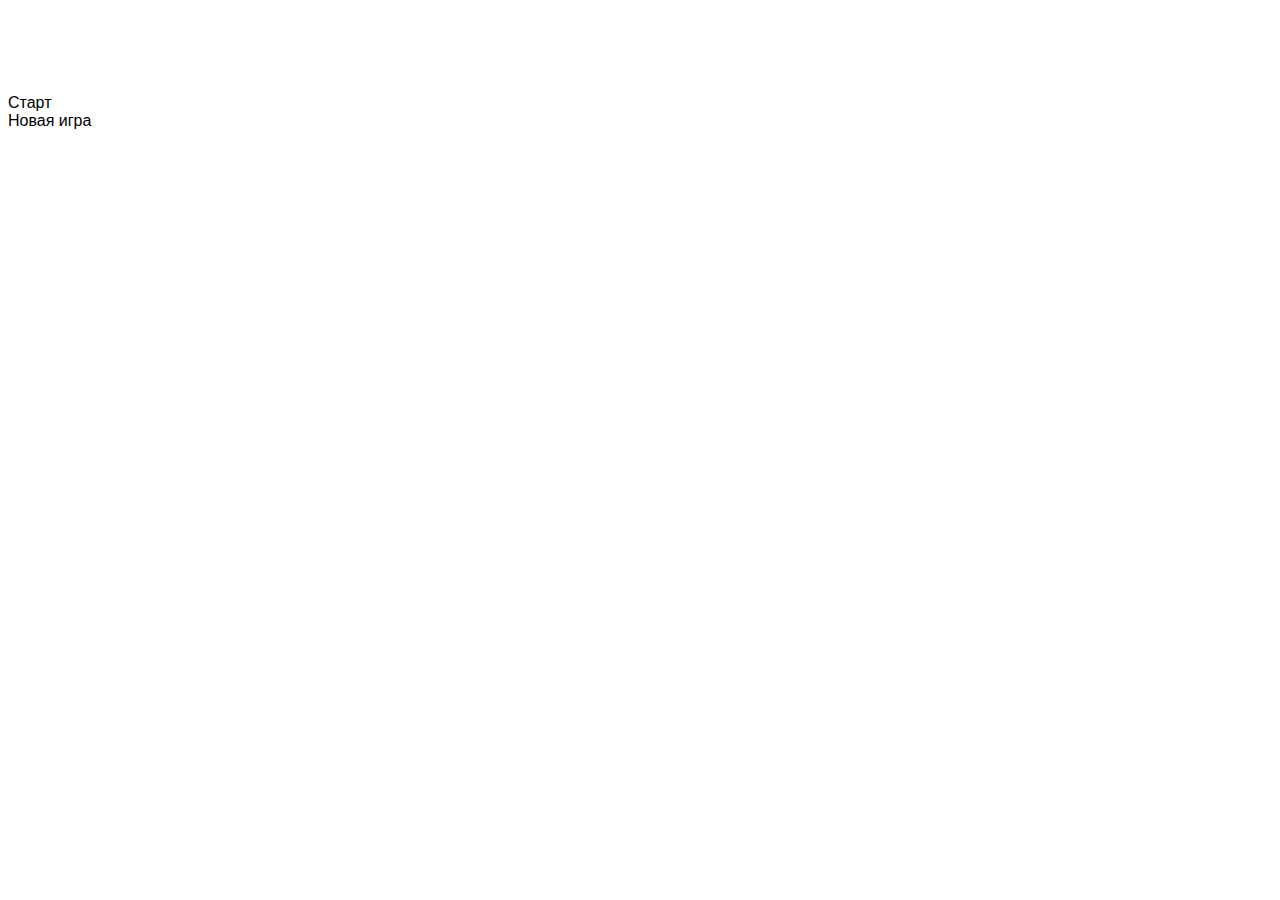
==== src/index.html @ 023ba57e "c" ====
<!doctype html>
<html lang="ru">
<head>
    <meta charset="UTF-8">
    <meta name="viewport"
          content="width=device-width, user-scalable=no, initial-scale=1.0, maximum-scale=1.0, minimum-scale=1.0">
    <meta http-equiv="X-UA-Compatible" content="ie=edge">
    <title>Document</title>
    <link rel="stylesheet" href="./assets/styles/style.css">
</head>
<body>
    <main>
        <div id="game-wrap">
          <table id="game"></table>
        </div>
        <div id="menu">
          <div id="playButton" class="menuButton">Старт</div>
          <div id="newGameButton" class="menuButton">Новая игра</div>
        </div>
    </main>

    <script src="./index.js"></script>
</body>
</html>
---- src/assets/styles/style.css ----
@import "./global.css";
@import "./fonts.css";
@import "./utils.css";

.test {
    color: yellow !important;
}

.test {
    color: red !important;
}
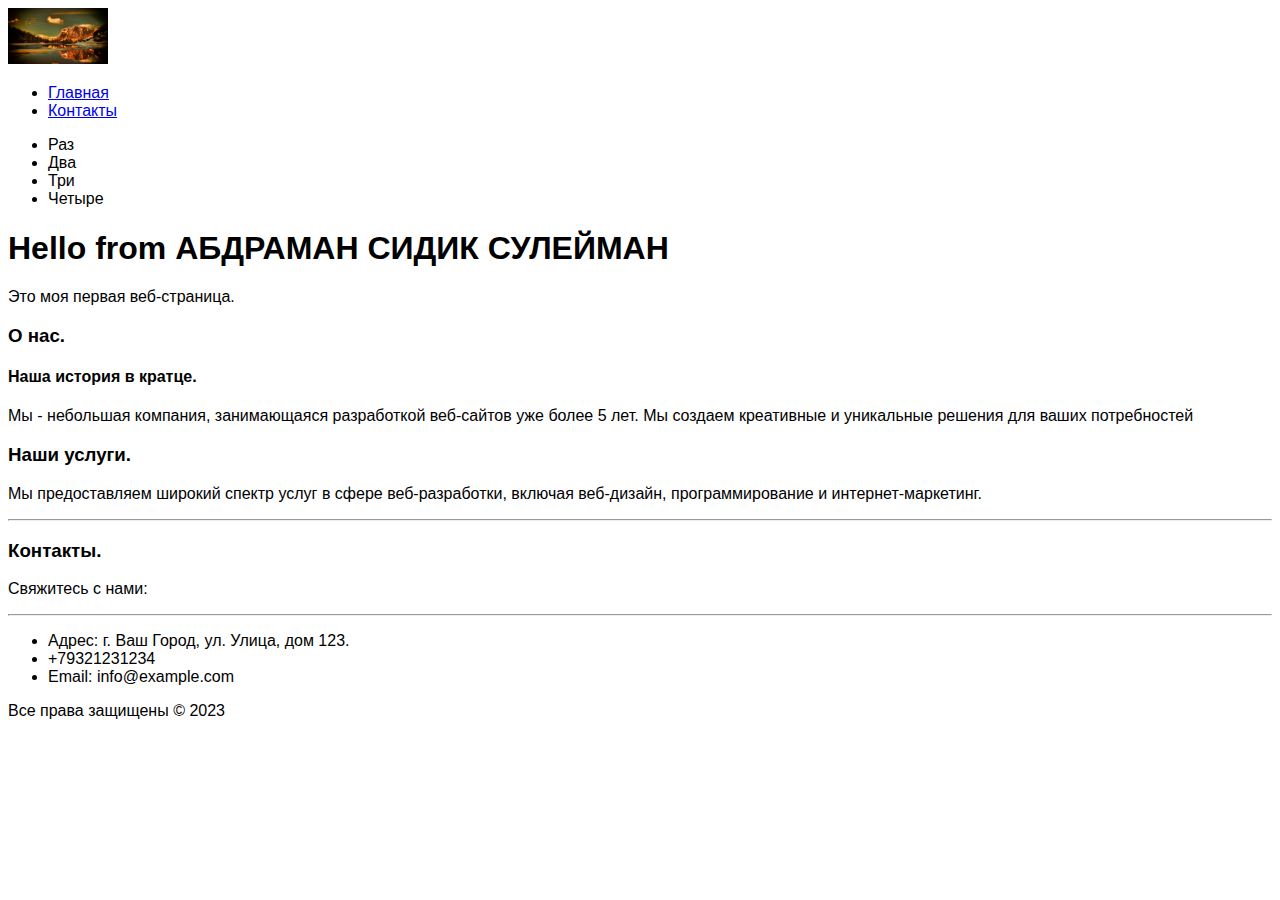
==== commit db694c27: "c" ====
--- a/src/index.html
+++ b/src/index.html
@@ -5,20 +5,46 @@
     <meta name="viewport"
           content="width=device-width, user-scalable=no, initial-scale=1.0, maximum-scale=1.0, minimum-scale=1.0">
     <meta http-equiv="X-UA-Compatible" content="ie=edge">
-    <title>Document</title>
+    <title>Main Page</title>
     <link rel="stylesheet" href="./assets/styles/style.css">
 </head>
 <body>
+    <header>
+        <img src="./assets/img/fond.jpg" width="100" alt="logo">
+        <ul>
+            <li><a href="/src/index.html">Главная</a></li>
+            <li><a href="/src/Contact.html"> Контакты</a></li>
+        </ul>
+        <div class="tab-wrapper">
+          <ul>
+               <li>Раз</li>
+               <li>Два</li>
+               <li>Три</li>
+               <li>Четыре</li>
+           </ul>
+       </div>
+    </header>
     <main>
-        <div id="game-wrap">
-          <table id="game"></table>
-        </div>
-        <div id="menu">
-          <div id="playButton" class="menuButton">Старт</div>
-          <div id="newGameButton" class="menuButton">Новая игра</div>
-        </div>
+        <h1 class="h1-class">Hello from АБДРАМАН СИДИК СУЛЕЙМАН</h1>
+        <p class="paragraph-class">Это моя первая веб-страница.</p>
+        <h3 class="h3-class">О нас.</h3>
+        <h4 class="h4-class">Наша история в кратце.</h4>
+        <p class="paragraph-class">Мы - небольшая компания, занимающаяся разработкой веб-сайтов уже более 5 лет. Мы создаем креативные и уникальные решения для ваших потребностей</p>
+        <h3 class="h3-class">Наши услуги.</h3>
+        <p class="paragraph-class">Мы предоставляем широкий спектр услуг в сфере веб-разработки, включая веб-дизайн, программирование и интернет-маркетинг.</p>
+        <hr>
     </main>
-
-    <script src="./index.js"></script>
+    <footer>
+        <h3 class="h3-class">Контакты.</h3>
+        <p class="paragraph-class">Свяжитесь с нами: </p>
+        <hr>
+        <ul>
+            <li>Адрес: г. Ваш Город, ул. Улица, дом 123.</li>
+            <li>+79321231234</li>
+            <li>Email: info@example.com</li>
+        </ul>
+        <p class="paragraph-class">Все права защищены &copy; 2023</p>
+    </footer>
+<script src="index.js"></script>
 </body>
 </html>
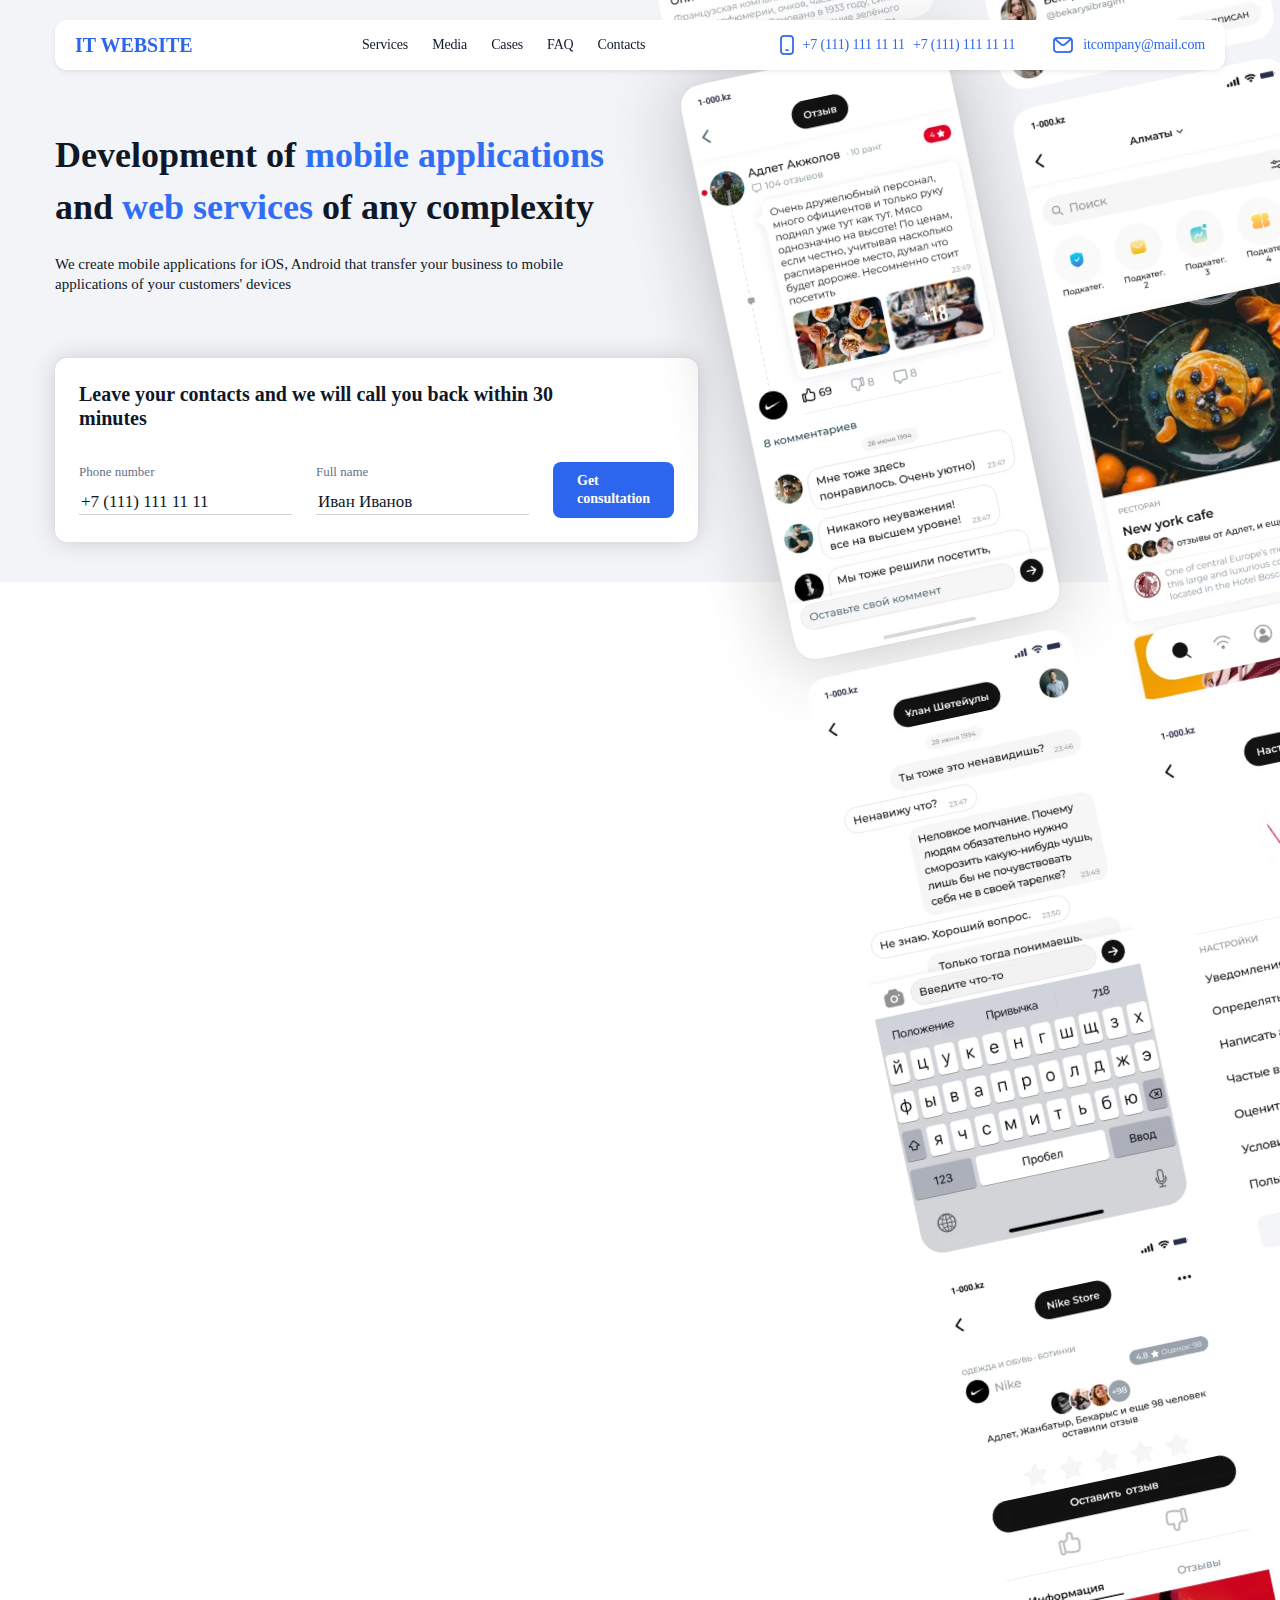
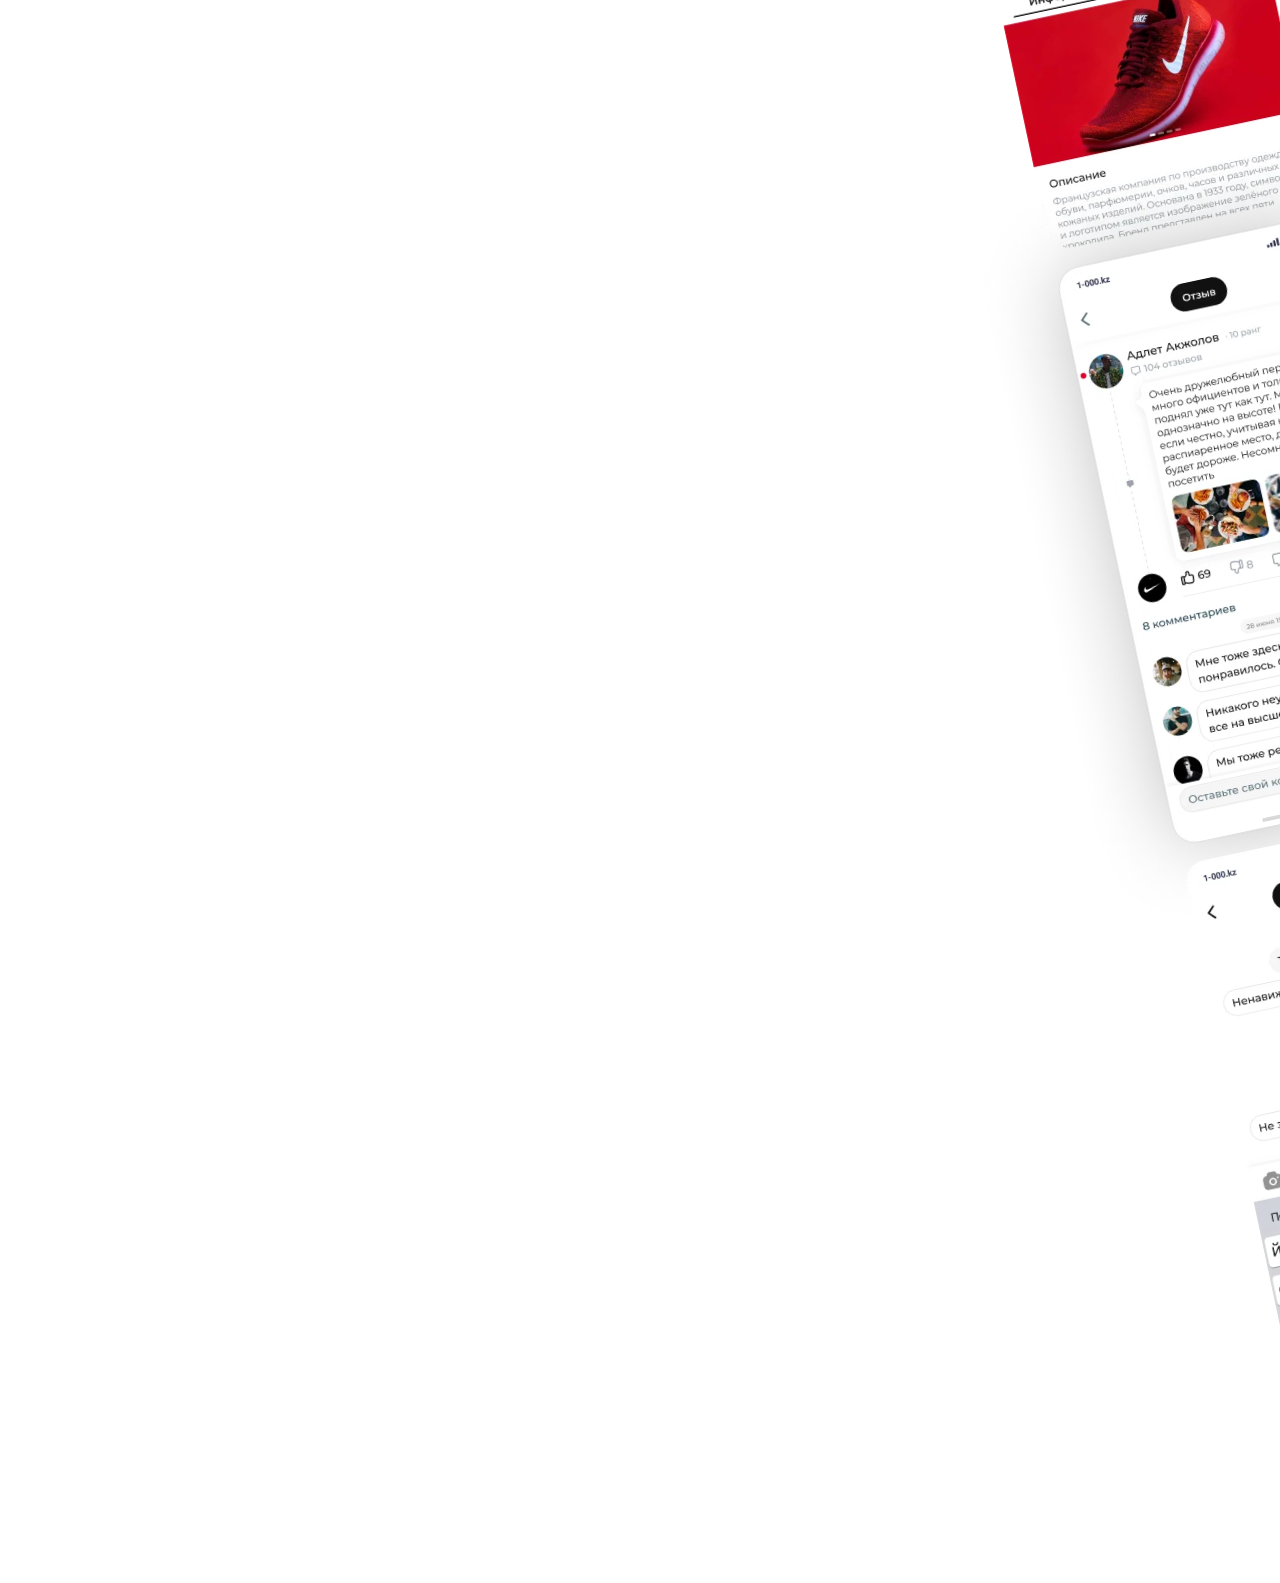
==== commit a9f93499: "ok" ====
--- a/src/index.html
+++ b/src/index.html
@@ -5,46 +5,78 @@
     <meta name="viewport"
           content="width=device-width, user-scalable=no, initial-scale=1.0, maximum-scale=1.0, minimum-scale=1.0">
     <meta http-equiv="X-UA-Compatible" content="ie=edge">
-    <title>Main Page</title>
-    <link rel="stylesheet" href="./assets/styles/style.css">
+    <title>Document</title>
+    <link rel="stylesheet" href="/src/assets/styles/style.css">
 </head>
 <body>
-    <header>
-        <img src="./assets/img/fond.jpg" width="100" alt="logo">
-        <ul>
-            <li><a href="/src/index.html">Главная</a></li>
-            <li><a href="/src/Contact.html"> Контакты</a></li>
-        </ul>
-        <div class="tab-wrapper">
-          <ul>
-               <li>Раз</li>
-               <li>Два</li>
-               <li>Три</li>
-               <li>Четыре</li>
-           </ul>
-       </div>
+    <header class="header">
+        <div class="container">
+            <div class="logo">
+                <h1>IT WEBSITE</h1>
+            </div>
+            <nav class="nav">
+                <ul>
+                    <li><a href="#">Services</a></li>
+                    <li><a href="#">Media</a></li>
+                    <li><a href="#">Cases</a></li>
+                    <li><a href="#">FAQ</a></li>
+                    <li><a href="#">Contacts</a></li>
+                </ul>
+            </nav>
+            <div class="contacts">
+                <div class="phone-number">
+                    <img src="/src/assets/img/smartphone_outline_24.png" alt="">
+                    <span>+7 (111) 111 11 11</span>
+                    <span>+7 (111) 111 11 11</span>
+                </div>
+                <div class="email">
+                    <img src="/src/assets/img/mail_outline_24.png" alt="">
+                    <span>itcompany@mail.com</span>
+                </div>
+            </div>
+        </div>
     </header>
-    <main>
-        <h1 class="h1-class">Hello from АБДРАМАН СИДИК СУЛЕЙМАН</h1>
-        <p class="paragraph-class">Это моя первая веб-страница.</p>
-        <h3 class="h3-class">О нас.</h3>
-        <h4 class="h4-class">Наша история в кратце.</h4>
-        <p class="paragraph-class">Мы - небольшая компания, занимающаяся разработкой веб-сайтов уже более 5 лет. Мы создаем креативные и уникальные решения для ваших потребностей</p>
-        <h3 class="h3-class">Наши услуги.</h3>
-        <p class="paragraph-class">Мы предоставляем широкий спектр услуг в сфере веб-разработки, включая веб-дизайн, программирование и интернет-маркетинг.</p>
-        <hr>
+    
+    <main class="main">
+        
+        <section class="about-us common-section">
+            <div class="container">
+                <div class="left-block">
+                    <div class="title">
+                        <h2>Development of <span>mobile applications</span> and <span>web services</span> of any complexity</h2>
+                        <p>We create mobile applications for iOS, Android that transfer your business to mobile applications of your customers' devices</p>
+                    </div>
+                    <div class="contact-form">
+                        <h3>Leave your contacts and we will call you back within 30 minutes</h3>
+                        <form action="#" class="form">
+                            <div class="form-label">
+                                <label for="phone">Phone number</label>
+                                <input type="phone" id="phone" value="+7 (111) 111 11 11">
+                            </div>
+                            <div class="form-label">
+                                <label for="name">Full name</label>
+                                <input type="text" id="name" value="Иван Иванов">
+                            </div>
+                            <button type="submit" class="btn">Get<br> consultation</button>
+                        </form>
+                    </div>
+                </div>
+                <div class="right-block">
+                  <div class="bg-images">
+                      <div class="left-col">
+                          <img class="left-img" src="/src/assets/img/column-left.webp" alt="">
+                          <img class="left-img" src="/src/assets/img/column-left.webp" alt="">
+                      </div>
+                      <div class="right-col">
+                          <img class="right-img" src="/src/assets/img/column-right.webp" alt="">
+                          <img class="right-img" src="/src/assets/img/column-right.webp" alt="">
+                      </div>
+                  </div>
+              </div>
+            </div>
+        </section>
     </main>
-    <footer>
-        <h3 class="h3-class">Контакты.</h3>
-        <p class="paragraph-class">Свяжитесь с нами: </p>
-        <hr>
-        <ul>
-            <li>Адрес: г. Ваш Город, ул. Улица, дом 123.</li>
-            <li>+79321231234</li>
-            <li>Email: info@example.com</li>
-        </ul>
-        <p class="paragraph-class">Все права защищены &copy; 2023</p>
-    </footer>
+
 <script src="index.js"></script>
 </body>
 </html>
--- a/src/assets/styles/style.css
+++ b/src/assets/styles/style.css
@@ -1,13 +1,5 @@
 @import "./global.css";
 @import "./fonts.css";
 @import "./utils.css";
-
-.test {
-    color: yellow !important;
-}
-
-.test {
-    color: red !important;
-}
-
-
+@import "./header.css";
+@import "./abaout-us.css";
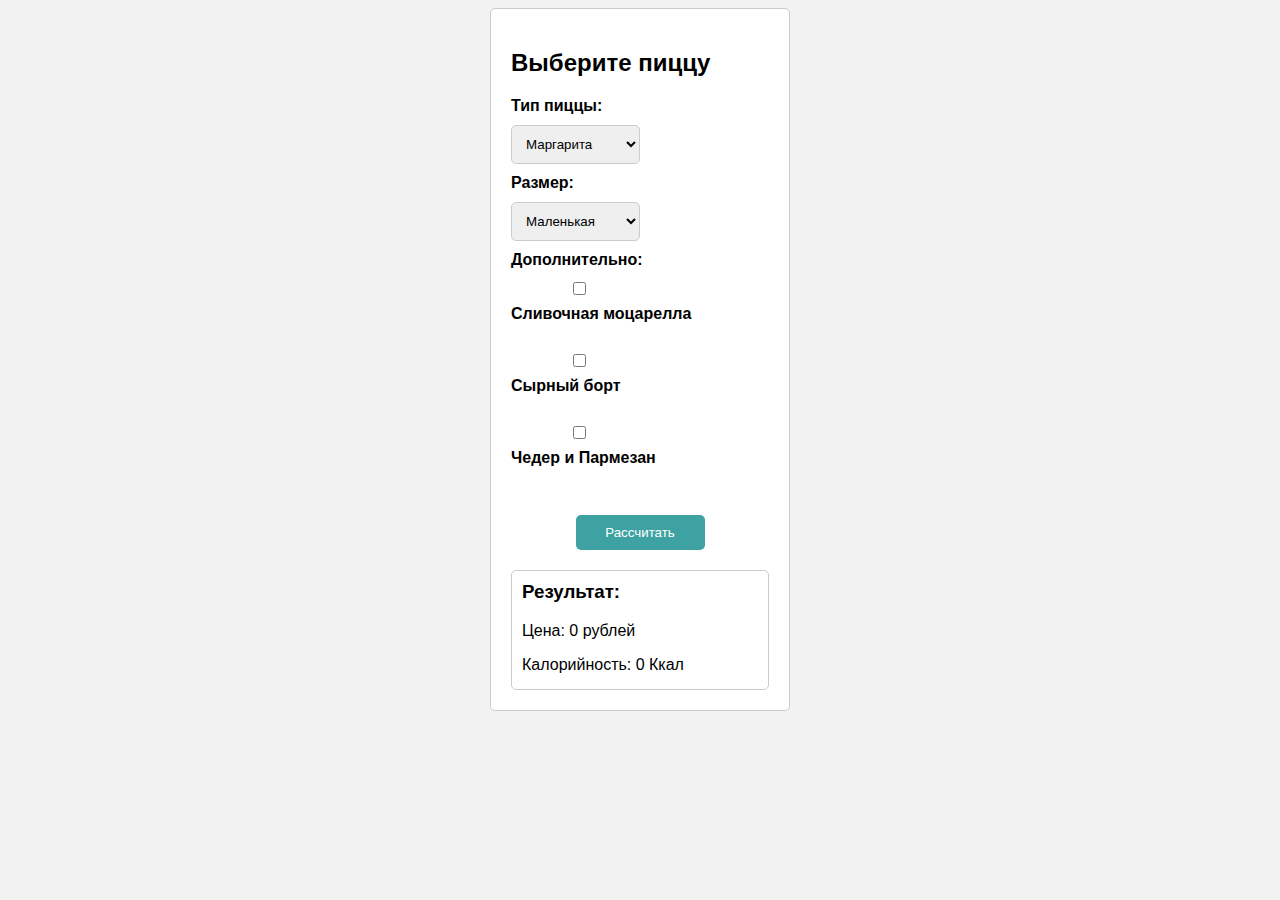
==== commit 01e49568: "commit" ====
--- a/src/index.html
+++ b/src/index.html
@@ -1,82 +1,44 @@
-<!doctype html>
-<html lang="ru">
+<!DOCTYPE html>
+<html lang="en">
 <head>
     <meta charset="UTF-8">
-    <meta name="viewport"
-          content="width=device-width, user-scalable=no, initial-scale=1.0, maximum-scale=1.0, minimum-scale=1.0">
-    <meta http-equiv="X-UA-Compatible" content="ie=edge">
-    <title>Document</title>
-    <link rel="stylesheet" href="/src/assets/styles/style.css">
+    <meta name="viewport" content="width=device-width, initial-scale=1.0">
+    <link rel="stylesheet" href="assets/styles/style.css">
+    <title>Pizza Calculator</title>
 </head>
 <body>
-    <header class="header">
-        <div class="container">
-            <div class="logo">
-                <h1>IT WEBSITE</h1>
-            </div>
-            <nav class="nav">
-                <ul>
-                    <li><a href="#">Services</a></li>
-                    <li><a href="#">Media</a></li>
-                    <li><a href="#">Cases</a></li>
-                    <li><a href="#">FAQ</a></li>
-                    <li><a href="#">Contacts</a></li>
-                </ul>
-            </nav>
-            <div class="contacts">
-                <div class="phone-number">
-                    <img src="/src/assets/img/smartphone_outline_24.png" alt="">
-                    <span>+7 (111) 111 11 11</span>
-                    <span>+7 (111) 111 11 11</span>
-                </div>
-                <div class="email">
-                    <img src="/src/assets/img/mail_outline_24.png" alt="">
-                    <span>itcompany@mail.com</span>
-                </div>
-            </div>
+    <div id="pizza-form">
+        <h2>Выберите пиццу</h2>
+        <label for="pizza-type">Тип пиццы:</label>
+        <select id="pizza-type">
+            <option value="Маргарита">Маргарита</option>
+            <option value="Пепперони">Пепперони</option>
+            <option value="Баварская">Баварская</option>
+        </select>
+
+        <label for="pizza-size">Размер:</label>
+        <select id="pizza-size">
+            <option value="Маленькая">Маленькая</option>
+            <option value="Большая">Большая</option>
+        </select>
+
+        <label>Дополнительно:</label>
+        <input type="checkbox" id="mozzarella" /> <label for="mozzarella">Сливочная моцарелла</label><br>
+        <input type="checkbox" id="cheese-crust" /> <label for="cheese-crust">Сырный борт</label><br>
+        <input type="checkbox" id="cheddar-parmesan" /> <label for="cheddar-parmesan">Чедер и Пармезан</label><br>
+
+        <button onclick="calculatePizza()">Рассчитать</button>
+
+        <div id="result">
+            <h3>Результат:</h3>
+            <p id="price">Цена: 0 рублей</p>
+            <p id="calories">Калорийность: 0 Ккал</p>
         </div>
-    </header>
-    
-    <main class="main">
-        
-        <section class="about-us common-section">
-            <div class="container">
-                <div class="left-block">
-                    <div class="title">
-                        <h2>Development of <span>mobile applications</span> and <span>web services</span> of any complexity</h2>
-                        <p>We create mobile applications for iOS, Android that transfer your business to mobile applications of your customers' devices</p>
-                    </div>
-                    <div class="contact-form">
-                        <h3>Leave your contacts and we will call you back within 30 minutes</h3>
-                        <form action="#" class="form">
-                            <div class="form-label">
-                                <label for="phone">Phone number</label>
-                                <input type="phone" id="phone" value="+7 (111) 111 11 11">
-                            </div>
-                            <div class="form-label">
-                                <label for="name">Full name</label>
-                                <input type="text" id="name" value="Иван Иванов">
-                            </div>
-                            <button type="submit" class="btn">Get<br> consultation</button>
-                        </form>
-                    </div>
-                </div>
-                <div class="right-block">
-                  <div class="bg-images">
-                      <div class="left-col">
-                          <img class="left-img" src="/src/assets/img/column-left.webp" alt="">
-                          <img class="left-img" src="/src/assets/img/column-left.webp" alt="">
-                      </div>
-                      <div class="right-col">
-                          <img class="right-img" src="/src/assets/img/column-right.webp" alt="">
-                          <img class="right-img" src="/src/assets/img/column-right.webp" alt="">
-                      </div>
-                  </div>
-              </div>
-            </div>
-        </section>
-    </main>
+    </div>
 
-<script src="index.js"></script>
+    <script src="index.js"></script>
 </body>
 </html>
+
+
+
--- a/src/assets/styles/style.css
+++ b/src/assets/styles/style.css
@@ -1,5 +1,73 @@
 @import "./global.css";
 @import "./fonts.css";
 @import "./utils.css";
-@import "./header.css";
-@import "./abaout-us.css";
+
+body {
+    font-family: Arial, sans-serif;
+    background-color: #f2f2f2;
+  }
+  
+  h1 {
+    color: #333;
+    text-align: center;
+  }
+  
+  label {
+    display: block;
+    margin-bottom: 10px;
+    font-weight: bold;
+  }
+  
+  input[type="checkbox"] {
+    margin-right: 5px;
+  }
+  
+  button {
+    display: block;
+    margin: 20px auto;
+    padding: 10px 20px;
+    background-color:rgb(63, 162, 162);
+    color: #fff;
+    border: none;
+    border-radius: 5px;
+    cursor: pointer;
+  }
+  
+  #result {
+    margin-top: 20px;
+    padding: 10px;
+    background-color: #fff;
+    border: 1px solid #ccc;
+    border-radius: 5px;
+  }
+  
+  /* Form styles */
+  #pizza-form {
+    max-width: 300px;
+    margin: 0 auto;
+    padding: 20px;
+    background-color: #fff;
+    border: 1px solid #ccc;
+    border-radius: 5px;
+  }
+  
+  #pizza-form select,
+  #pizza-form input[type="checkbox"] {
+    margin-bottom: 10px;
+    width: 50%;
+    padding: 10px;
+    border: 1px solid #ccc;
+    border-radius: 5px;
+  }
+  
+  #pizza-form button {
+    width: 50%;
+  }
+  
+  #result h3 {
+    margin-top: 0;
+  }
+  
+  #result p {
+    margin-bottom: 5px;
+  }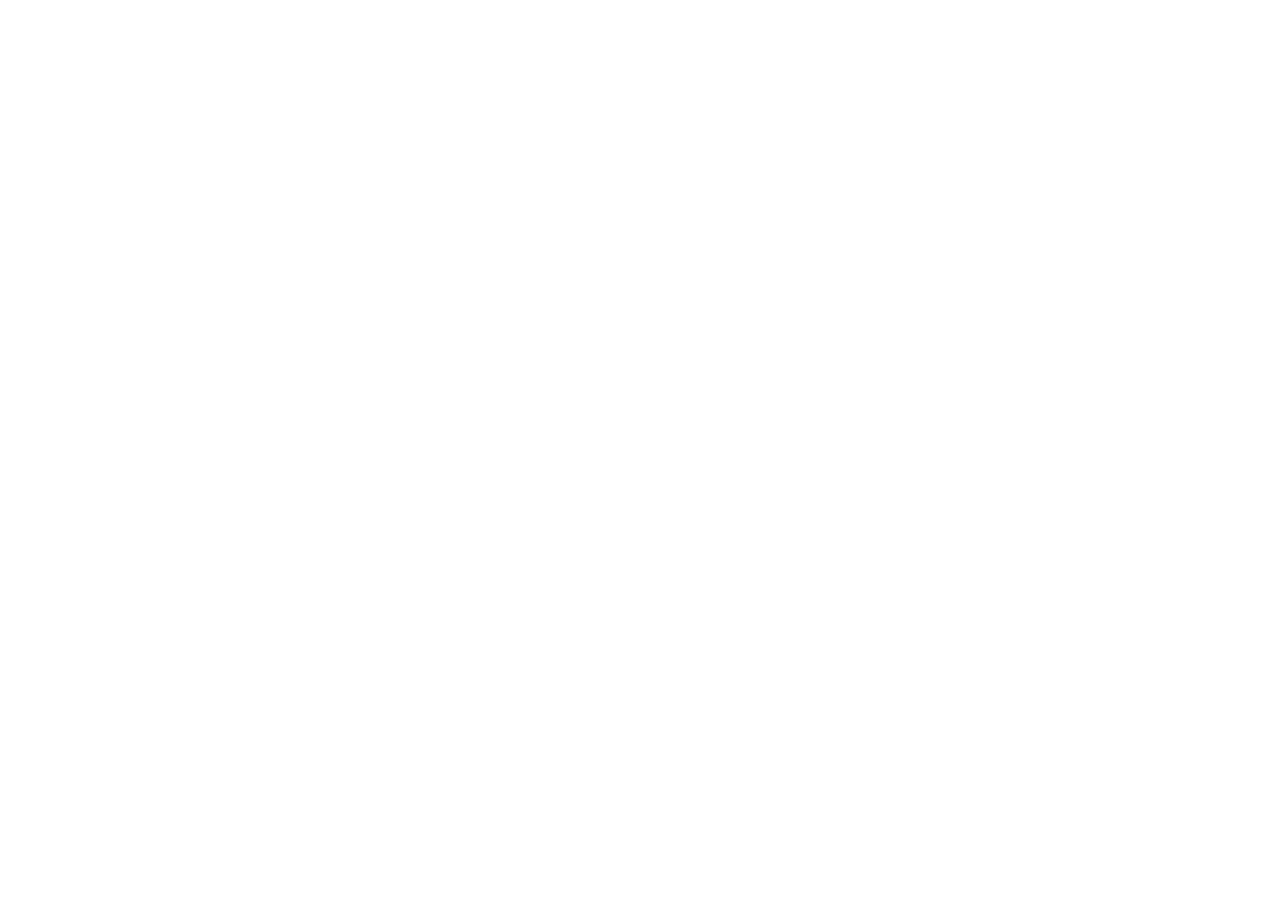
==== commit d904abf3: "commit" ====
--- a/src/index.html
+++ b/src/index.html
@@ -7,35 +7,6 @@
     <title>Pizza Calculator</title>
 </head>
 <body>
-    <div id="pizza-form">
-        <h2>Выберите пиццу</h2>
-        <label for="pizza-type">Тип пиццы:</label>
-        <select id="pizza-type">
-            <option value="Маргарита">Маргарита</option>
-            <option value="Пепперони">Пепперони</option>
-            <option value="Баварская">Баварская</option>
-        </select>
-
-        <label for="pizza-size">Размер:</label>
-        <select id="pizza-size">
-            <option value="Маленькая">Маленькая</option>
-            <option value="Большая">Большая</option>
-        </select>
-
-        <label>Дополнительно:</label>
-        <input type="checkbox" id="mozzarella" /> <label for="mozzarella">Сливочная моцарелла</label><br>
-        <input type="checkbox" id="cheese-crust" /> <label for="cheese-crust">Сырный борт</label><br>
-        <input type="checkbox" id="cheddar-parmesan" /> <label for="cheddar-parmesan">Чедер и Пармезан</label><br>
-
-        <button onclick="calculatePizza()">Рассчитать</button>
-
-        <div id="result">
-            <h3>Результат:</h3>
-            <p id="price">Цена: 0 рублей</p>
-            <p id="calories">Калорийность: 0 Ккал</p>
-        </div>
-    </div>
-
     <script src="index.js"></script>
 </body>
 </html>
--- a/src/assets/styles/style.css
+++ b/src/assets/styles/style.css
@@ -2,72 +2,3 @@
 @import "./fonts.css";
 @import "./utils.css";
 
-body {
-    font-family: Arial, sans-serif;
-    background-color: #f2f2f2;
-  }
-  
-  h1 {
-    color: #333;
-    text-align: center;
-  }
-  
-  label {
-    display: block;
-    margin-bottom: 10px;
-    font-weight: bold;
-  }
-  
-  input[type="checkbox"] {
-    margin-right: 5px;
-  }
-  
-  button {
-    display: block;
-    margin: 20px auto;
-    padding: 10px 20px;
-    background-color:rgb(63, 162, 162);
-    color: #fff;
-    border: none;
-    border-radius: 5px;
-    cursor: pointer;
-  }
-  
-  #result {
-    margin-top: 20px;
-    padding: 10px;
-    background-color: #fff;
-    border: 1px solid #ccc;
-    border-radius: 5px;
-  }
-  
-  /* Form styles */
-  #pizza-form {
-    max-width: 300px;
-    margin: 0 auto;
-    padding: 20px;
-    background-color: #fff;
-    border: 1px solid #ccc;
-    border-radius: 5px;
-  }
-  
-  #pizza-form select,
-  #pizza-form input[type="checkbox"] {
-    margin-bottom: 10px;
-    width: 50%;
-    padding: 10px;
-    border: 1px solid #ccc;
-    border-radius: 5px;
-  }
-  
-  #pizza-form button {
-    width: 50%;
-  }
-  
-  #result h3 {
-    margin-top: 0;
-  }
-  
-  #result p {
-    margin-bottom: 5px;
-  }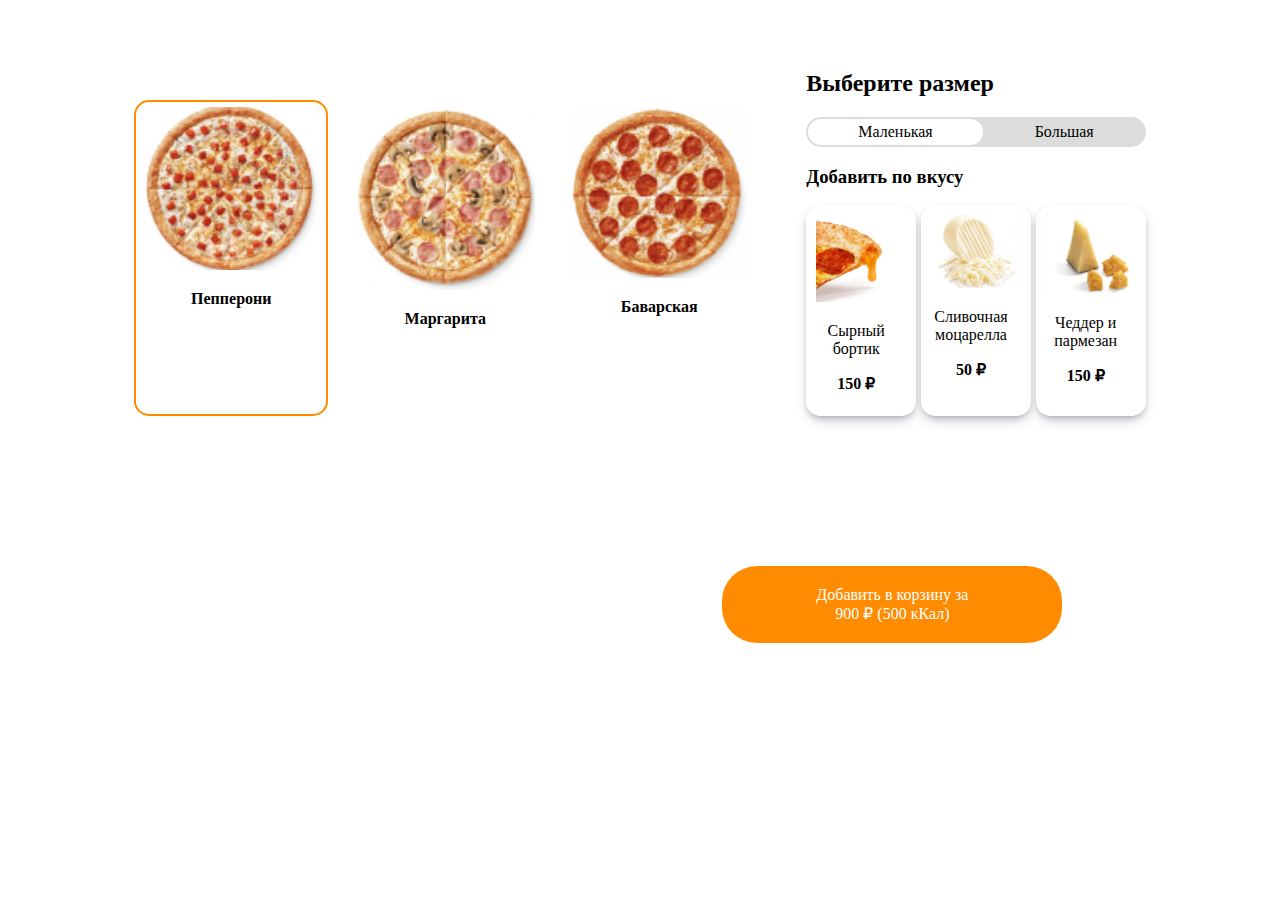
==== commit 717a2504: "c" ====
--- a/src/index.html
+++ b/src/index.html
@@ -7,9 +7,55 @@
     <title>Pizza Calculator</title>
 </head>
 <body>
+    <main>
+        <div class="all">
+            <div class="pizzas">
+                <div class="pizza-card pizza-card--active" data-type="Пепперони" onclick="selectPizzaType(this)">
+                    <img src="../images/peperoni.png" alt="Пепперони">
+                    <p>Пепперони</p>
+                </div>
+                <div class="pizza-card" data-type="Маргарита" onclick="selectPizzaType(this)">
+                    <img src="../images/margarita.png" alt="Маргарита">
+                    <p>Маргарита</p>
+                </div>
+                <div class="pizza-card" data-type="Баварская" onclick="selectPizzaType(this)">
+                    <img src="../images/bavarskaya.png" alt="Баварская">
+                    <p>Баварская</p>
+                </div>
+            </div>
+            <div class="params">
+                <h2>Выберите размер</h2>
+                <div class="sizes">
+                    <div class="size size--active" data-size="смалл" onclick="selectSize(this)">Маленькая</div>
+                    <div class="size" data-size="большой" onclick="selectSize(this)">Большая</div>
+                </div>
+                <h3>Добавить по вкусу</h3>
+                <div class="topping-cards">
+                    <div class="topping-card" data-topping="сырный борт" onclick="toggleTopping(this)">
+                        <img src="../images/cheese.png" alt="Сырный бортик">
+                        <p>Сырный бортик</p>
+                        <p class="price">150 ₽</p>
+                    </div>
+                    <div class="topping-card" data-topping="сливочная моцарелла" onclick="toggleTopping(this)">
+                        <img src="../images/slivaya_mozarella.png" alt="Сливочная моцарелла">
+                        <p>Сливочная моцарелла</p>
+                        <p class="price">50 ₽</p>
+                    </div>
+                    <div class="topping-card" data-topping="чедер и пармезан" onclick="toggleTopping(this)">
+                        <img src="../images/chred.png" alt="Чеддер и пармезан">
+                        <p>Чеддер и пармезан</p>
+                        <p class="price">150 ₽</p>
+                    </div>
+                </div>
+            </div>
+        </div>
+        <div class="button">
+            <div class="order" onclick="addToCart()">
+                Добавить в корзину за <span class="result">900 ₽ (500 кКал)</span>
+            </div>
+        </div>
+    </main>
     <script src="index.js"></script>
 </body>
 </html>
 
-
-
--- a/src/assets/styles/style.css
+++ b/src/assets/styles/style.css
@@ -1,4 +1,109 @@
-@import "./global.css";
-@import "./fonts.css";
-@import "./utils.css";
+body {
+    margin: 50px auto;
+}
 
+main {
+    display: flex;
+    flex-direction: column;
+    gap: 150px;
+}
+
+.all {
+    display: flex;
+    gap: 50px;
+    justify-content: center;
+}
+
+.button {
+    align-self: flex-end;
+    margin-right: 17%;
+    cursor: pointer;
+}
+
+.pizzas{
+    display: flex;
+    gap: 20px;
+    padding-top: 50px;
+    cursor: pointer;
+}
+
+.pizza-card {
+    border: 2px solid #fff;
+    padding: 5px;
+}
+
+.pizza-card--active {
+    border: 2px solid darkorange;
+    border-radius: 15px;
+}
+
+.pizza-card p {
+    font-weight: 700;
+    text-align: center;
+}
+
+.pizza-card img {
+    width: 180px;
+}
+
+.sizes {
+    display: flex;
+    background-color: gainsboro;
+    justify-content: space-around;
+    border-radius: 15px;
+    padding: 2px;
+    gap: 2px;
+    cursor: pointer;
+}
+
+.size {
+    background-color: gainsboro;
+    padding: 4px 50px;
+    border-radius: 15px;
+}
+
+.size--active {
+    background-color: #fff;
+}
+
+.topping-cards {
+    display: flex;
+    justify-content: space-between;
+    cursor: pointer;
+}
+
+.topping-card {
+    border: 2px solid #fff;
+    box-shadow: rgba(50, 50, 93, 0.25) 0px 6px 12px -2px, 
+        rgba(0, 0, 0, 0.3) 0px 3px 7px -3px;
+    border-radius: 15px;
+    padding: 5px 8px;
+}
+
+.topping-card--active {
+    border: 2px solid darkorange;
+}
+
+.topping-card img {
+    width: 90px;
+}
+
+.topping-card p {
+    text-align: center;
+    width: 80px;
+    text-wrap: wrap;
+}
+
+.price {
+    text-align: center;
+    font-weight: 700;
+}
+
+.order {
+    width: 180px;
+    background-color: darkorange;
+    padding: 20px 80px;
+    border-radius: 35px;
+    text-align: center;
+    color: #fff;
+}
